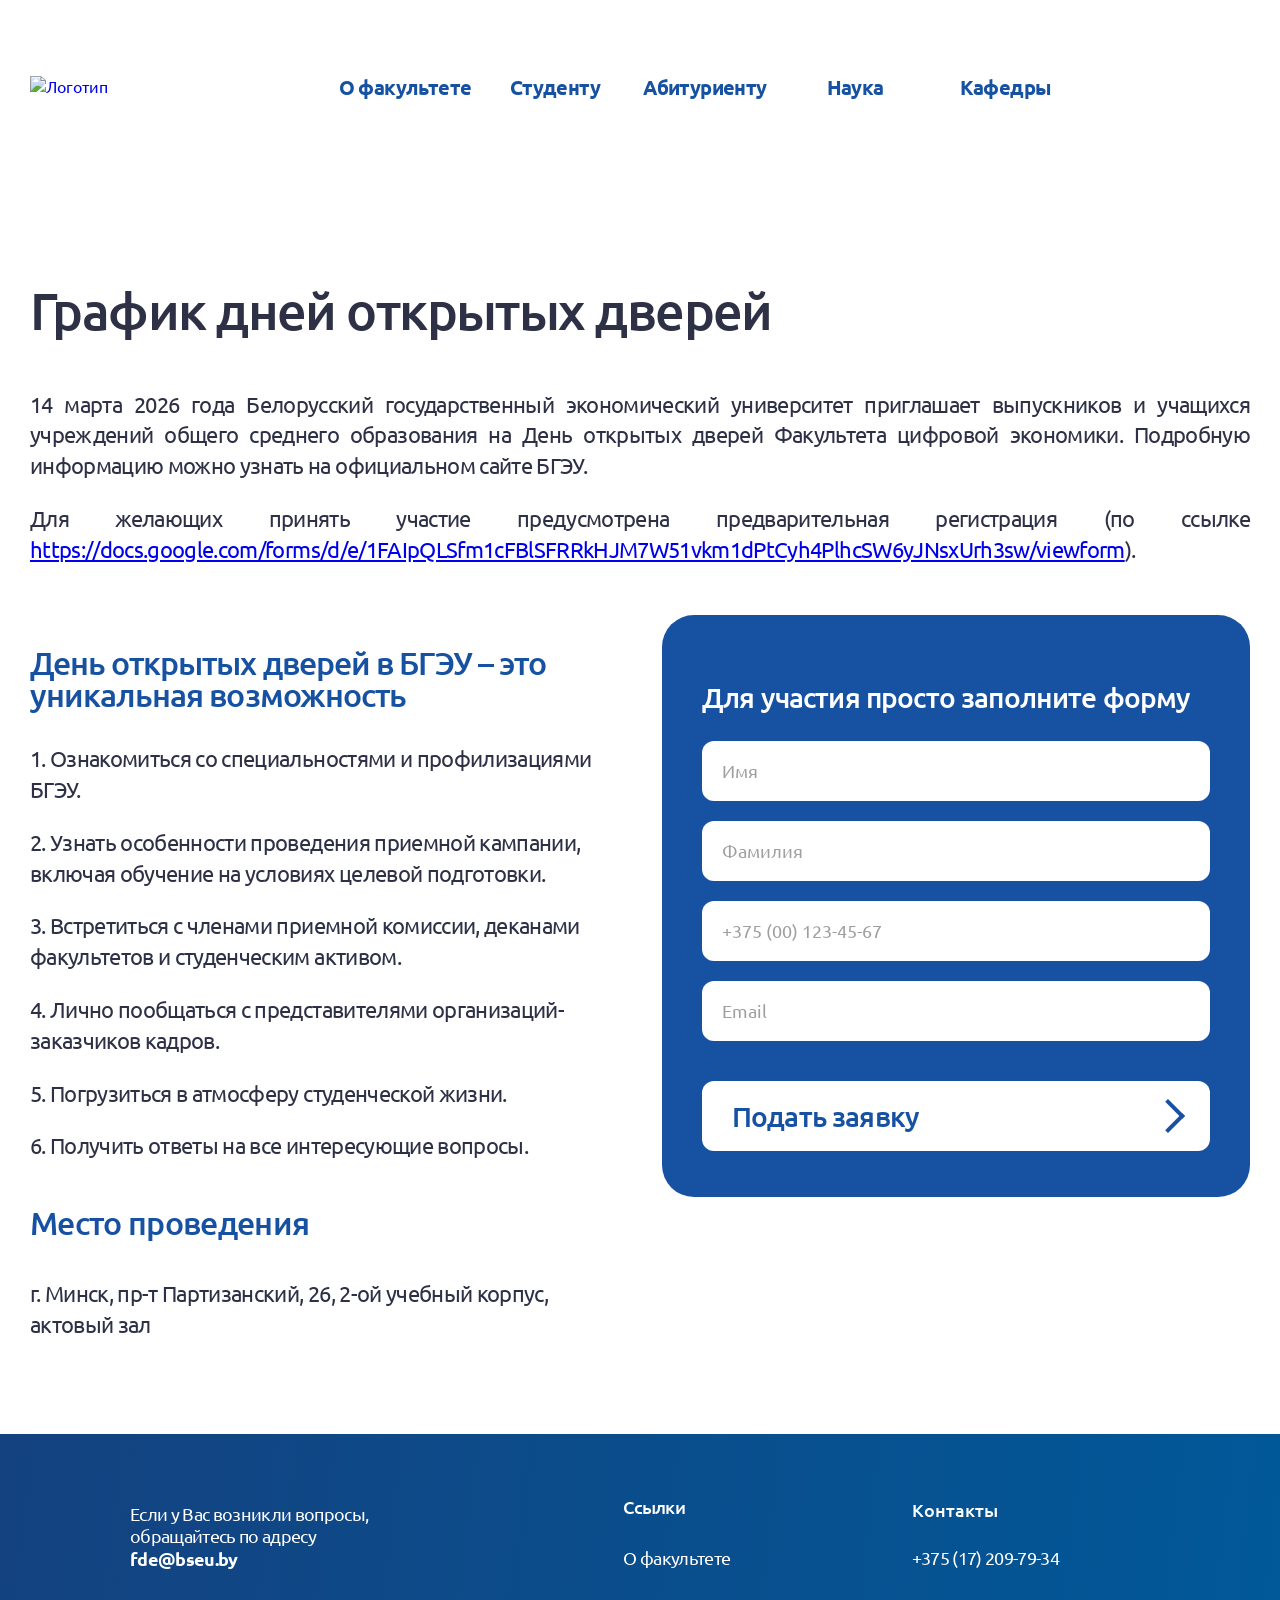
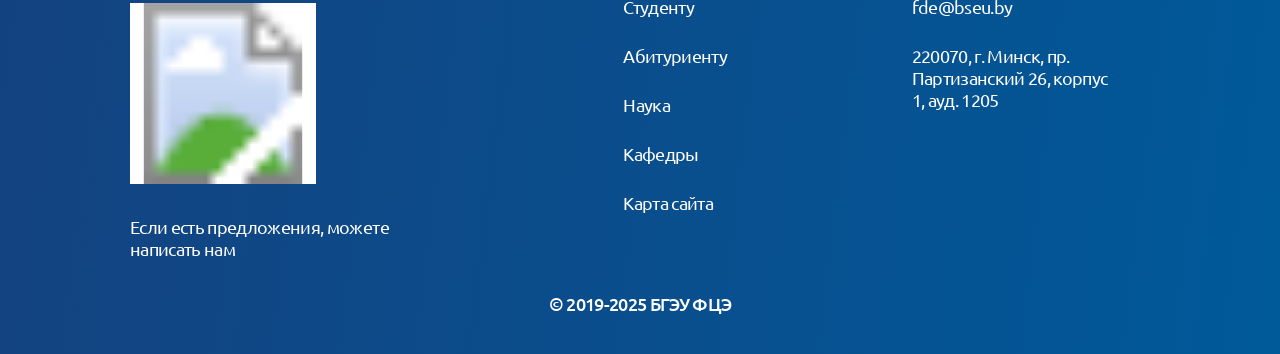
==== applicants/openDoorDay/index.html @ b0c70bf2 "opendoor day" ====
<!DOCTYPE html>
<html lang="ru">

<head>
    <meta charset="UTF-8">
    <meta name="viewport" content="width=device-width, initial-scale=1.0">
    <meta name="format-detection" content="telephone=no">
    <title>День открытых дверей</title>
    <link href="https://fonts.googleapis.com/css2?family=Ubuntu:wght@400;500;600&display=swap" rel="stylesheet">
    <link rel="stylesheet" href="openDoorDay-style.css">
</head>

<body>
    <div class="container">

        <div class="header-background"></div>
        <div class="mobile-header">
            <a href="../../"><img src="images/logo.png" alt="Логотип" class="logo mobile-logo" style="transition: all 0.3s ease;" onmouseover="this.style.transform='scale(1.1)'; this.style.filter='brightness(1.2)'" onmouseout="this.style.transform=''; this.style.filter=''"></a>
            <div class="burger-menu">
                <div></div>
                <div></div>
                <div></div>
            </div>

            <!-- Боковое меню -->
            <div class="side-menu">
                <div class="menu-item" data-i18n-key="menu.about">
                    <div class="menu-title" data-i18n="menu.about">О факультете
                        <div class="arrow"></div>
                    </div>
                    <div class="submenu">
                        <a href="../../about/history/" data-i18n="submenu.history">История</a>
                        <a href="../../about/deanery/" data-i18n="submenu.deans_office">Деканат</a>
                        <a href="../../about/student-life/" data-i18n="submenu.student_council">Студенческая жизнь</a>
                    </div>
                </div>
                <div class="menu-item" data-i18n-key="menu.for_students">
                    <div class="menu-title" data-i18n="menu.for_students">Студенту
                        <div class="arrow"></div>
                    </div>
                    <div class="submenu">
                        <a href="../../allnews/" data-i18n="submenu.schedule">Новости факультета</a>
                    </div>
                </div>
                <div class="menu-item" data-i18n-key="menu.for_applicants">
                    <div class="menu-title" data-i18n="menu.for_applicants">Абитуриенту
                        <div class="arrow"></div>
                    </div>
                    <div class="submenu">
                        <a href="../../applicants/documentsList/" data-i18n="submenu.admission_rules">Перечень документов</a>
                        <a href="../../applicants/reveiveDocumentsPeriod/" data-i18n="submenu.open_days">Сроки приема документов</a>
                        <a href="../../applicants/openDoorDay/" data-i18n="submenu.open_door_day">Дни открытых дверей</a>
                        <a href="../../applicants/introductoryCampaign/" data-i18n="submenu.introductory_campaign">Вступительная компания</a>
                        <a href="../../students/disciplines/" data-i18n="submenu.courses">Учебные дисциплины</a>
                        <a href="../../students/hostel/" data-i18n="submenu.hostel">Общежитие</a>
                    </div>
                </div>
                <div class="menu-item" data-i18n-key="menu.science">
                    <div class="menu-title" data-i18n="menu.science">Наука
                        <div class="arrow"></div>
                    </div>
                    <div class="submenu">
                        <a href="../../science/science/" data-i18n="submenu.directions">Наука</a>
                    </div>
                </div>
                <div class="menu-item" data-i18n-key="menu.departments">
                    <div class="menu-title" data-i18n="menu.departments">Кафедры
                        <div class="arrow"></div>
                    </div>
                    <div class="submenu">
                        <a href="../../departments/faculties/" data-i18n="submenu.economic_informatics">Кафедры</a>
                    </div>
                </div>
                <div class="language-switcher-container">
                    <img src="../../images/languageicon.png" alt="" class="mobile-language-icon" id="mobileLanguageIcon">
                </div>
            </div>

            <div class="overlay"></div>
        </div>

        <div class="container-header">
            <div class="desktop-header-wrapper">
                <div class="desktop-header-container">
                    <a href="../../"><img src="images/logo.png" alt="Логотип" class="logo desktop-logo" style="transition: all 0.3s ease;" onmouseover="this.style.transform='scale(1.1)'; this.style.filter='brightness(1.2)'" onmouseout="this.style.transform=''; this.style.filter=''"></a>
                    <div class="desktop-menu">
                        <div class="desktop-menu-item">
                            <div class="menu-title-wrapper">
                                <span data-i18n="menu.about">О факультете</span>
                            </div>
                            <div class="desktop-submenu">
                                <div class="submenu-column">
                                    <a href="../../about/history/" class="submenu-item" data-i18n="submenu.history">История</a>
                                    <a href="../../about/deanery/" class="submenu-item" data-i18n="submenu.deans_office">Деканат</a>
                                    <a href="../../about/student-life/" class="submenu-item" data-i18n="submenu.student_council">Студенческая жизнь</a>
                                </div>
                                <div class="submenu-column right">
                                    <div class="submenu-title" data-i18n="submenu.faculty_title">Факультет Цифровой Экономики</div>
                                    <div class="submenu-description" data-i18n="submenu.faculty_description">О факультете</div>
                                </div>
                            </div>
                        </div>
                        <div class="desktop-menu-item">
                            <div class="menu-title-wrapper">
                                <span data-i18n="menu.for_students">Студенту</span>
                            </div>
                            <div class="desktop-submenu">
                                <div class="submenu-column">
                                    <a href="../../allnews/" class="submenu-item" data-i18n="submenu.schedule">Новости факультета</a>
                                </div>
                                <div class="submenu-column right">
                                    <div class="submenu-title" data-i18n="submenu.for_students_title">Для студентов</div>
                                    <div class="submenu-description" data-i18n="submenu.for_students_desc">Все необходимое для учебы</div>
                                </div>
                            </div>
                        </div>
                        <div class="desktop-menu-item">
                            <div class="menu-title-wrapper">
                                <span data-i18n="menu.for_applicants">Абитуриенту</span>
                            </div>
                            <div class="desktop-submenu">
                                <div class="submenu-column">
                                    <a href="../../applicants/documentsList/" class="submenu-item" data-i18n="submenu.admission_rules">Перечень документов</a>
                                    <a href="../../applicants/reveiveDocumentsPeriod/" class="submenu-item" data-i18n="submenu.open_days">Сроки приема документов</a>
                                    <a href="../../applicants/openDoorDay/" class="submenu-item" data-i18n="submenu.open_door_day">Дни открытых дверей</a>
                                    <a href="../../applicants/introductoryCampaign/" class="submenu-item" data-i18n="submenu.introductory_campaign">Вступительная компания</a>
                                    <a href="../../students/disciplines/" class="submenu-item" data-i18n="submenu.courses">Учебные дисциплины</a>
                                    <a href="../../students/hostel/" class="submenu-item" data-i18n="submenu.hostel">Общежитие</a>
                                </div>
                                <div class="submenu-column right">
                                    <div class="submenu-title" data-i18n="submenu.for_applicants_title">Для абитуриентов</div>
                                    <div class="submenu-description" data-i18n="submenu.for_applicants_desc">Всё о поступлении</div>
                                </div>
                            </div>
                        </div>
                        <div class="desktop-menu-item">
                            <div class="menu-title-wrapper">
                                <span data-i18n="menu.science">Наука</span>
                            </div>
                            <div class="desktop-submenu">
                                <div class="submenu-column">
                                    <a href="../../science/science/" class="submenu-item" data-i18n="submenu.directions">Наука</a>
                                </div>
                                <div class="submenu-column right">
                                    <div class="submenu-title" data-i18n="submenu.science_title">Научная деятельность</div>
                                    <div class="submenu-description" data-i18n="submenu.science_desc">Исследования и разработки</div>
                                </div>
                            </div>
                        </div>
                        <div class="desktop-menu-item">
                            <div class="menu-title-wrapper">
                                <span data-i18n="menu.departments">Кафедры</span>
                            </div>
                            <div class="desktop-submenu">
                                <div class="submenu-column">
                                    <a href="../../departments/faculties/" class="submenu-item" data-i18n="submenu.economic_informatics">Кафедры</a>
                                </div>
                                <div class="submenu-column right">
                                    <div class="submenu-title" data-i18n="submenu.departments_title">Наши кафедры</div>
                                    <div class="submenu-description" data-i18n="submenu.departments_desc">Профессиональное образование</div>
                                </div>
                            </div>
                        </div>
                        <div class="language-switcher">
                            <div class="desktop-language-icon" id="desktopLanguageIcon" style="transition: all 0.3s ease;" onmouseover="this.style.transform='scale(1.15) rotate(10deg)'; this.style.filter='brightness(1.2)'" onmouseout="this.style.transform=''; this.style.filter=''"></div>
                            <div class="language-dropdown" id="languageDropdown">
                                <div class="language-dropdown-content">
                                    <div class="language-dropdown-item active" data-lang="ru">Рус 🇷🇺</div>
                                    <div class="language-dropdown-item" data-lang="be">Бел 🇧🇾</div>
                                    <div class="language-dropdown-item" data-lang="en">En 🇬🇧</div>
                                    <div class="language-dropdown-item" data-lang="zh">Ch 🇨🇳</div>
                                </div>
                            </div>
                        </div>
                    </div>
                </div>
            </div>
        </div>

        <div class="inner-container">
            <div class="page-title">
                <p data-i18n="page.title">График дней открытых дверей</p>
            </div>

            <div class="page-des">
                <p data-i18n="page.description">
                    22 марта 2025 года Белорусский государственный экономический университет приглашает выпускников и учащихся учреждений общего среднего и среднего специального образования на Единый день открытых дверей с участием организаций заказчиков кадров.
                </p>
            </div>

            <div class="addition">
                <p data-i18n="addition.text">Для желающих принять участие предусмотрена предварительная регистрация (по ссылке <a href="https://docs.google.com/forms/d/e/1FAIpQLSfm1cFBlSFRRkHJM7W51vkm1dPtCyh4PlhcSW6yJNsxUrh3sw/viewform" target="_blank" rel="noopener noreferrer">https://docs.google.com/forms/d/e/1FAIpQLSfm1cFBlSFRRkHJM7W51vkm1dPtCyh4PlhcSW6yJNsxUrh3sw/viewform</a>).</p>
            </div>

            <div class="application">
                <div class="form-description">
                    <div class="form-title-desc">
                        <p data-i18n="form.uniqueOpportunity.title">День открытых дверей в БГЭУ– это уникальная возможность:</p>
                    </div>
                    <div class="form-desc">
                        <p data-i18n="form.uniqueOpportunity.point1">1. Ознакомиться со специальностями и профилизациями БГЭУ.</p>
                        <p data-i18n="form.uniqueOpportunity.point2">2. Узнать особенности проведения приемной кампании, включая обучение на условиях целевой подготовки.</p>
                        <p data-i18n="form.uniqueOpportunity.point3">3. Встретиться с членами приемной комиссии, деканами факультетов и студенческим активом.</p>
                        <p data-i18n="form.uniqueOpportunity.point4">4. Лично пообщаться с представителями организаций-заказчиков кадров.</p>
                        <p data-i18n="form.uniqueOpportunity.point5">5. Погрузиться в атмосферу студенческой жизни.</p>
                        <p data-i18n="form.uniqueOpportunity.point6">6. Получить ответы на все интересующие вопросы</p>
                    </div>
                    <div class="place-provide">
                        <div class="place-title">
                            <p data-i18n="form.place.title">Место проведения:</p>
                        </div>
                        <div class="place-text">
                            <p data-i18n="form.place.address">г. Минск, пр-т Партизанский, 26, 2-ой учебный корпус, актовый зал</p>
                        </div>
                    </div>
                </div>
                <div class="form-request">
                    <div class="form-title">
                        <p data-i18n="form.participation.title">Для участия просто заполните форму</p>
                    </div>
                    <form action="#" method="post">
                        <input type="text" id="name" name="name" placeholder="Имя" data-i18n-placeholder="form.input.name.placeholder" />
                        <input type="text" id="surname" name="surname" placeholder="Фамилия" data-i18n-placeholder="form.input.surname.placeholder" />
                        <input type="tel" id="phone" name="phone" placeholder="+375 (00) 123-45-67" data-i18n-placeholder="form.input.phone.placeholder" required />
                        <input type="email" id="email" name="email" placeholder="Email" data-i18n-placeholder="form.input.email.placeholder" />

                        <button type="submit" data-i18n="form.button.submit">Подать заявку</button>
                    </form>
                </div>
            </div>
        </div>

        <div class="footer">
            <div class="footer-container">
              <div class="footer-content">
                <div class="footer-column-1">
                  <div class="footer-column">
                    <p><span class="underlined" data-i18n="footer.questions">Если у Вас возникли вопросы, обращайтесь по адресу</span> <strong>fde@bseu.by</strong></p>
                    <div style="width: 186px; height: 181px; background: white; margin: 27px 0 27px 0;">
                      <svg xmlns="http://www.w3.org/2000/svg" width="186" height="181" viewBox="0 0 186 181" fill="none">
                        <image href="../../qr.svg" width="186" height="181" preserveAspectRatio="xMidYMid meet"/>
                      </svg>
                    </div>
                    <p data-i18n="footer.suggestions">Если есть предложения, можете написать нам</p>
                  </div>
                </div>
      
                <div class="footer-column-2">
                  <div class="footer-column">
                    <p data-i18n="menu.links">Ссылки</p>
                    <a href="../../about/history/" data-i18n="menu.about">Деканат</a>
                    <a href="../../students/disciplines/" data-i18n="menu.for_students">Новости</a>
                    <a href="../../applicants/documentsList/" data-i18n="menu.for_applicants">Абитуриенту</a>
                    <a href="../../science/science/" data-i18n="menu.science">Наука</a>
                    <a href="../../departments/faculties/" data-i18n="menu.departments">Кафедры</a>
                    <a href="../../footer/map/" data-i18n="menu.sitemap">Карта сайта</a>
                  </div>
                </div>
      
                <div class="footer-column-3">
                  <div class="footer-column">
                    <h3>
                      <a href="../../footer/contacts/" style="text-decoration: none; color: inherit;" data-i18n="footer.contacts">
                        Контакты
                      </a>
                    </h3>
                    <p>+375 (17) 209-79-34</p>
                    <p>fde@bseu.by</p>
                    <p data-i18n="footer.address">220070, г. Минск, пр. Партизанский 26,</br> корпус 1, ауд. 120</p>
                  </div>
                </div>
              </div>
              <div class="footer-bottom" data-i18n="footer.copyright">© 2019-2025 БГЭУ ФЦЭ</div>
            </div>
          </div>
      
        </div>

    </div>

    <script src="openDoorDay.js"></script>
</body>

</html>
---- applicants/openDoorDay/openDoorDay-style.css ----
* {
    box-sizing: border-box;
    font-family: 'Ubuntu', sans-serif;
}

body {
    margin: 0;
    padding: 0;
    overflow-x: hidden;
}

.logo {
    position: absolute;
    z-index: 100;
}


/* ================= HEADER ДЕСКТОПНАЯ ВЕРСИЯ ================= */
@media (min-width: 1000px) {
    .container {
        width: 100%;
    }

    .desktop-header-wrapper {
        width: 100%;
        padding: 0 calc((100% - 1220px) / 2);
        position: relative;
        margin: 0;
        box-sizing: border-box;
        font-family: 'Ubuntu', sans-serif;
    }

    .desktop-header-container {
        width: 1220px;
        margin: 0 auto;
        position: relative;
        height: 75px;
    }

    .desktop-logo {
        top: 76px;
        left: 0;
        width: 127px;
        height: 53px;
    }

    .desktop-menu {
        position: absolute;
        top: 70px;
        left: 300px;
        display: flex;
        align-items: center;
    }

    .desktop-menu-item {
        position: relative;
        width: 150px;
        margin-right: 0px;
        text-align: center;
    }

    .desktop-menu-item {
        position: relative !important;
    }
    
    .desktop-submenu {
        opacity: 0 !important;
        visibility: hidden !important;
        display: none !important;
        transform: translateX(-50%) translateY(10px) !important;
        transition: opacity 0.3s ease, visibility 0.3s ease, transform 0.3s ease !important;

        text-align: left; /* Выравнивание заголовка по левому краю */
        display: block; /* Блочный элемент для правильного выравнивания */
    }
    
    .desktop-menu-item:hover .desktop-submenu {
        display: flex !important;
        opacity: 1 !important;
        visibility: visible !important;
        transform: translateX(-50%) translateY(0) !important;
        transition-delay: 0.2s !important;
    }
    
    .desktop-menu-item::before {
        content: '' !important;
        position: absolute !important;
        top: 100% !important;
        left: 0 !important;
        width: 100% !important;
        height: 15px !important;
        background: transparent !important;
        z-index: 1001 !important;
    }

    .desktop-menu-item:nth-last-child(4) .desktop-submenu{
        height: 370px!important;
    } 
    

    .desktop-menu-item:nth-last-child(2) .desktop-submenu,
    .desktop-menu-item:nth-last-child(1) .desktop-submenu {
        left: -20% !important;
        right: auto !important;
        transform: translateX(-50%) translateY(10px) !important; /* Восстанавливаем центрирование */
    }

    .desktop-menu-item:nth-last-child(2):hover .desktop-submenu,
    .desktop-menu-item:nth-last-child(1):hover .desktop-submenu {
        transform: translateX(-50%) translateY(0) !important; /* Анимация при наведении */
    }

    .desktop-menu a {
        color: #144280;
        font-size: 18px;
        font-weight: 500;
        text-decoration: none;
        display: block;
        padding: 10px 0;
        transition: color 0.2s;
        white-space: normal;
    }

    .desktop-menu a:hover {
        color: #0066cc;
    }

    .menu-title-wrapper{
        color: #1651A2;
        text-align: center;
        font-family: Ubuntu;
        font-size: 20px;
        font-style: normal;
        font-weight: 600;
        line-height: 101.336%; /* 20.267px */
        letter-spacing: -0.6px;
    }

    .desktop-submenu {
        position: absolute;
        top: calc(100% + 15px);
        left: 50%;
        transform: translateX(-50%);
        width: 566px;
        height: 253px;
        background: #EEEEEE;
        box-shadow: 0px 0px 6px rgba(0, 0, 0, 0.25);
        display: none;
        flex-direction: row;
        z-index: 1000;
    }

    .desktop-menu-item:nth-last-child(2) .desktop-submenu,
    .desktop-menu-item:nth-last-child(1) .desktop-submenu {
        left: auto;
        right: 0;
        transform: none;
    }

    .desktop-menu-item:hover .desktop-submenu {
        display: flex;
    }

    .submenu-column {
        width: 50%;
        padding: 30px;
        position: relative;
    }

    .submenu-column.right {
        background: white;
    }

    .submenu-item {
        margin-bottom: 20px !important;
        color: black !important;
        font-size: 16px !important;
        font-weight: 500 !important;
        line-height: 16.21px !important;
        cursor: pointer !important;
        white-space: normal !important;
        } 

    .submenu-item:hover {
        color: #0066cc;
    }

    .submenu-title {
        font-weight: 500;
        margin-bottom: 10px;
        white-space: normal;
    }

    .submenu-description {
        color: #565656;
        font-size: 14px;
        font-weight: 400;
        line-height: 14.19px;
        margin-top: 5px;
        white-space: normal;
    }

    .language-switcher {
        position: relative;
        width: 35px;
        margin-left: 59px;
    }

    .desktop-language-icon {
        width: 35px;
        height: 35px;
        background-image: url('images/languageicon.png');
        background-size: cover;
        background-repeat: no-repeat;
        cursor: pointer;
        display: flex;
        align-items: center;
        justify-content: center;
    }

    .language-dropdown {
        position: absolute;
        top: calc(100% + 10px);
        right: 0;
        width: 107px;
        height: 158px;
        display: none;
        z-index: 1000;
    }

    .language-switcher:hover .language-dropdown {
        display: block;
    }

    .language-dropdown-content {
        width: 100%;
        height: 100%;
        background: #565656(173, 216, 230, 0.95);
        box-shadow: 0px 0px 6px rgba(0, 0, 0, 0.25);
        backdrop-filter: blur(5px);
        ;
    }

    .language-dropdown-item {
        padding: 12px 30px;
        color: black;
        font-size: 16px;
        font-weight: 500;
        line-height: 16.21px;
        cursor: pointer;
        position: relative;
        box-sizing: border-box;
        width: 100%;
        white-space: nowrap;
    }

    .language-dropdown-item:hover,
    .language-dropdown-item.active {
        background: rgba(173, 216, 230, 1);
    }

    /* Скрываем мобильную версию на десктопе */
    .header-background,
    .mobile-header,
    .side-menu {
        display: none;
    }
}

/* CONTENT DESKTOP VERSION */
@media (min-width: 1000px) {
.inner-container {
    max-width: 1220px;
    width: 100%;
    margin: 0 auto;
    flex: 1;
    margin-top: 209px;
}

.page-title {
    color: #2E3146;
    font-family: Ubuntu;
    font-size: 52px;
    font-style: normal;
    font-weight: 500;
    line-height: 101.336%; /* 52.695px */
    letter-spacing: -1.56px;
}

.page-des {
    color: #000;
    font-family: Ubuntu;
    font-size: 22px;
    font-style: normal;
    font-weight: 400;
    line-height: 101.336%; /* 22.294px */
    letter-spacing: -0.66px;
    text-align: justify;
}

/* Блок с двумя колонками */
.application {
    display: flex;
    gap: 40px;
    margin-top: 50px;
}

.addition {
    color: #000;
    font-family: Ubuntu;
    font-size: 22px;
    font-style: normal;
    font-weight: 400;
    line-height: 101.336%; /* 22.294px */
    letter-spacing: -0.66px;
}

/* Левая колонка (описание) */
.form-description {
    flex: 1;
}

.form-title-desc {
    color: #1651A2;
    font-family: Ubuntu;
    font-size: 32px;
    font-style: normal;
    font-weight: 500;
    line-height: 101.336%; /* 32.427px */
    letter-spacing: -0.96px;
}

/* Правая колонка (форма) */
.form-request {
    width: 588px;
    height: 582px;
    flex-shrink: 0;
    border-radius: 32px;    
    background: #1651A2;
    padding: 40px;
    box-sizing: border-box;
}

/* Заголовки формы */
.form-title p {
    color: #FFF;
    font-family: Ubuntu;
    font-size: 28px;
    font-style: normal;
    font-weight: 500;
    line-height: 101.336%;
    letter-spacing: -0.84px;
    margin-bottom: 30px;    
}

.page-des p {
    color: #2E3146 !important;
    font-family: Ubuntu !important;
    font-size: 22px !important;
    font-style: normal !important;
    font-weight: 400 !important;
    line-height: 1.4 !important;
    letter-spacing: -0.66px !important;
    text-align: justify !important;
}

.addition p {
    color: #2E3146 !important;
    font-family: Ubuntu !important;
    font-size: 22px !important;
    font-style: normal !important;
    font-weight: 400 !important;
    line-height: 1.4 !important;
    letter-spacing: -0.66px !important;
    text-align: justify !important;
}

.form-desc p {
    color: #2E3146 !important; 
    font-family: Ubuntu !important; 
    font-size: 22px !important; 
    font-style: normal !important; 
    font-weight: 400 !important; 
    line-height: 1.4 !important;
    letter-spacing: -0.66px !important; 
    text-align: left !important; 
}

.place-text p {
    color: #2E3146 !important; 
    font-family: Ubuntu !important; 
    font-size: 22px !important; 
    font-style: normal !important; 
    font-weight: 400 !important; 
    line-height: 1.4 !important;
    letter-spacing: -0.66px !important; 
    text-align: left !important;
}

.form-desc p {
    color: #000;
    font-family: Ubuntu;
    font-size: 22px;
    font-style: normal;
    font-weight: 400;
    line-height: 101.336%; /* 22.294px */
    letter-spacing: -0.66px;
}

/* Блок с местом проведения */
.place-provide {
    margin-top: 40px;
}

.place-title p {
    color: #1651A2;
    font-family: Ubuntu;
    font-size: 32px;
    font-style: normal;
    font-weight: 500;
    line-height: 1.4 !important;
    letter-spacing: -0.66px !important; 
    text-align: left !important; 
}

.place-text p {
    color: #000;
    font-family: Ubuntu;
    font-size: 22px;
    font-style: normal;
    font-weight: 400;
    line-height: 101.336%; /* 22.294px */
    letter-spacing: -0.66px;
}

/* Стили формы */
form {
    display: flex;
    flex-direction: column;
    gap: 20px;
}

input {
    width: 100%;
    height: 60px;
    border-radius: 12px;
    background: #FFF;
    border: none;
    padding: 0 20px;
    font-family: Ubuntu;
    font-size: 18px;
    color: #2E3146;
    box-sizing: border-box;
}

input::placeholder {
    color: #9F9F9F;
}

/* Стили кнопки */
button[type="submit"] {
    width: 100%;
    height: 70px;
    border-radius: 12px;
    background: #FFF;
    color: #1651A2;
    font-family: Ubuntu;
    font-size: 28px;
    font-style: normal;
    font-weight: 500;
    line-height: 101.336%;
    letter-spacing: -0.84px;
    border: none;
    cursor: pointer;
    margin-top: 20px;
    position: relative;
    padding-right: 60px;
    text-align: left;
    padding-left: 30px;
    transition: all 0.3s ease;
}

button[type="submit"]:hover {
    background: #f0f0f0;
}

/* Стрелка для кнопки */
button[type="submit"]::after {
    content: "";
    position: absolute;
    right: 30px;
    top: 50%;
    transform: translateY(-50%) rotate(45deg);
    width: 20px;
    height: 20px;
    border-right: 4px solid #1651A2;
    border-top: 4px solid #1651A2;
}
}




/* ================= FOOTER DESKTOP ================= */
.footer {
    width: 100%;
    height: 520px;
    background: linear-gradient(97deg, #144280 0.78%, #005999 99.22%);
    display: flex;
    justify-content: center;
    align-items: flex-start;
    margin-top: 73px;
    color: white;
    text-align: left;
    font-family: Ubuntu;
    font-size: 18px;
}

.footer-container {
    width: 100%;
    height: 404px;
    display: flex;
    flex-direction: column;
    justify-content: space-between;
    padding: 10px;
}

.footer-content {
    display: flex;
    justify-content: space-between;
    align-items: flex-start;
    margin-top: 54px;
}

.footer-column {
    display: flex;
    flex-direction: column;
    align-items: flex-start;
}

.footer-column-1 {
    width: 385px;
    margin-left: 120px;
    display: flex;
    flex-direction: column;
}

.footer-column-1 p {
    font-weight: 400;
    font-size: 18px;
    text-decoration: none;
    color: white;
    margin: 5px 0;
    letter-spacing: -0.66px;
}

.footer-column-2 {
    width: 385px;
    margin-left: 205px;
    display: flex;
    flex-direction: column;
}

.footer-column-2 p {
    margin-top: 0;
    margin-bottom: 30px;
    display: block;
    font-weight: 400;
    color: #FFF;
    font-family: Ubuntu;
    font-size: 18px;
    font-style: normal;
    font-weight: 500;
    line-height: 101.336%;
    letter-spacing: -0.75px;
}

.footer-column-2 a {
    margin-bottom: 27px;
    display: block;
    font-weight: 400;
    font-size: 18px;
    text-decoration: none;
    color: white;
    letter-spacing: -0.66px;
}

.footer-column-3 { padding-right: 40px;
    margin-right: 120px;
    width: 305px;
    display: flex;
    flex-direction: column;
}

.footer-column-3 h3 {
    margin-top: 0;
    margin-bottom: 25px;
    font-weight: 500;
    font-size: 18px;
    color: white;
}

.footer-column-3 p {
    margin-top: 0;
    margin-bottom: 27px;
    font-weight: 400;
    font-size: 18px;
    color: white;
    text-decoration: none;
    letter-spacing: -0.66px;
}

.footer-bottom {
    text-align: center;
    margin-top: 30px;
    color: #FFF;
    font-family: Ubuntu;
    font-size: 18px;
    font-style: normal;
    font-weight: 500;
    line-height: 101.336%;
    letter-spacing: -0.66px;
}

/* ================= HEADER МОБИЛЬНАЯ ВЕРСИЯ ================= */
@media (max-width: 999px) {
    /* Фон */
    .header-background {
        position: fixed;
        background: rgba(255, 255, 255, 0.95); /* Changed to semi-transparent white */
        top: 0;
        left: 0;
        width: 100%;
        height: 75px;
        z-index: 998;
        transition: transform 0.3s ease;
    }

    .mobile-header {
        box-sizing: border-box;
        font-family: 'Ubuntu', sans-serif;
        position: fixed; /* Changed from relative to fixed */
        top: 0;
        left: 0;
        width: 100%;
        height: 75px;
        z-index: 999; /* Ensure it’s above header-background */
    }

    .mobile-logo {
        left: 20px;
        top: 20px;
        width: 100px;
        height: 42px;
    }

    .burger-menu {
        position: absolute; /* Changed from fixed to absolute to stay within mobile-header */
        top: 29px;
        right: 20px;
        width: 26px;
        height: 16px;
        display: flex;
        flex-direction: column;
        justify-content: space-between;
        z-index: 1000;
        cursor: pointer;
        transition: transform 0.3s ease;
    }

    .burger-menu div {
        width: 26px;
        height: 2px;
        background: #144280;
        transition: all 0.3s ease;
    }

    .burger-menu.active div:nth-child(1) {
        transform: translateY(7px) rotate(45deg);
        background: #144280;
    }

    .burger-menu.active div:nth-child(2) {
        opacity: 0;
    }

    .burger-menu.active div:nth-child(3) {
        transform: translateY(-7px) rotate(-45deg);
        background: #144280;
    }

    .side-menu {
        position: fixed;
        top: 0;
        right: -300px;
        width: 300px;
        height: 100vh;
        background: #FFFFFF;
        box-shadow: -2px 0 10px rgba(0, 0, 0, 0.3);
        z-index: 999;
        transition: right 0.3s ease;
        padding: 80px 0 20px;
    }

    .side-menu.active {
        right: 0;
    }

    .menu-item {
        border-bottom: 1px solid #E6F0FA;
        position: relative;
    }

    .menu-title {
        padding: 15px 20px;
        color: #0066CC;
        font-size: 18px;
        font-weight: 500;
        display: flex;
        justify-content: space-between;
        align-items: center;
        cursor: pointer;
        transition: all 0.2s;
    }

    .menu-title:hover {
        color: #99CCFF;
        background-color: #F5F7FA;
    }

    .arrow {
        width: 12px;
        height: 12px;
        position: relative;
        transition: transform 0.3s;
    }

    .arrow::before {
        content: '';
        position: absolute;
        top: 0;
        left: 0;
        width: 100%;
        height: 100%;
        border-left: 2px solid #0066CC;
        border-top: 2px solid #0066CC;
        transform: rotate(-135deg);
        transform-origin: 25% 25%;
        transition: transform 0.3s;
    }

    .menu-item.active .arrow::before {
        transform: rotate(45deg);
    }

    .submenu {
        max-height: 0;
        overflow: hidden;
        transition: max-height 0.3s ease;
        background-color: #F5F7FA;
    }

    .menu-item.active .submenu {
        max-height: 500px;
    }

    .submenu a {
        display: block;
        padding: 10px 20px 10px 40px;
        color: #0066CC;
        text-decoration: none;
        font-size: 16px;
        border-top: 1px solid #E6F0FA;
        transition: color 0.2s;
    }

    .submenu a:hover {
        color: #99CCFF;
    }

    .language-switcher-container {
        padding: 15px 0;
        margin-top: 10px;
        display: flex;
        justify-content: flex-start;
        padding-left: 20px;
    }

    .mobile-language-icon {
        width: 35px;
        height: 35px;
        cursor: pointer;
        transition: all 0.3s;
        filter: brightness(0) saturate(100%) invert(25%) sepia(90%) saturate(2000%) hue-rotate(200deg) brightness(90%) contrast(90%);
    }
    
    .mobile-language-icon:hover {
        transform: scale(1.1);
        filter: brightness(0) saturate(100%) invert(25%) sepia(90%) saturate(2000%) hue-rotate(200deg) brightness(90%) contrast(90%);
    }

    .overlay {
        position: fixed;
        top: 0;
        left: 0;
        width: 100%;
        height: 100%;
        background: rgba(0, 0, 0, 0.5);
        z-index: 998;
        opacity: 0;
        visibility: hidden;
        transition: all 0.3s ease;
    }

    .overlay.active {
        opacity: 1;
        visibility: visible;
    }

    /* Скрываем десктопную версию на мобильных */
    .desktop-header-wrapper {
        display: none;
    }
}


@media (max-width: 999px) {
    .inner-container {
        margin-top: 50px !important;
        padding: 60px 15px 0 25px !important; /* Больший отступ слева */
        box-sizing: border-box !important;
        width: 100% !important;
    }

    .inner-container {
        max-width: 1220px;
        width: 90%; /* Адаптивная ширина */
        margin: 109px auto 0;
        padding: 0 20px;
    }

    .page-title p {
        color: #2E3146;
        font-family: Ubuntu;
        font-size: 32px; /* Уменьшенный размер */
        font-weight: 500;
        line-height: 1.2;
        letter-spacing: -0.96px;
        margin-bottom: 30px;
    }

    .page-des,
    .addition {
        text-align: justify;
    }

    .page-des p {
        color: #2E3146 !important;
        font-family: Ubuntu !important;
        font-size: 18px !important;
        font-style: normal !important;
        font-weight: 400 !important;
        line-height: 1.4 !important;
        letter-spacing: -0.66px !important;
        text-align: justify !important;
    }

    .addition p {
        color: #2E3146 !important;
        font-family: Ubuntu !important;
        font-size: 18px !important;
        font-style: normal !important;
        font-weight: 400 !important;
        line-height: 1.4 !important;
        letter-spacing: -0.66px !important;
        text-align: justify !important;
    }
    
    .form-desc p {
        color: #2E3146 !important; 
        font-family: Ubuntu !important; 
        font-size: 18px !important; 
        font-style: normal !important; 
        font-weight: 400 !important; 
        line-height: 1.4 !important;
        letter-spacing: -0.66px !important; 
        text-align: left !important; 
    }
    
    .place-text p {
        color: #2E3146 !important; 
        font-family: Ubuntu !important; 
        font-size: 18px !important; 
        font-style: normal !important; 
        font-weight: 400 !important; 
        line-height: 1.4 !important;
        letter-spacing: -0.66px !important; 
        text-align: left !important;
    }

    /* Блок с двумя колонками */
    .application {
        display: flex;
        gap: 40px;
        margin-top: 50px;
    }

    /* Левая колонка (описание) */
    .form-description {
        flex: 1;
        min-width: 0; /* Для правильного сжатия */
        text-align: justify;
    }

    .form-title-desc {
        color: #1651A2;
        font-family: Ubuntu;
        font-size: 22px; /* Уменьшенный размер */
        font-weight: 500;
        line-height: 1.3;
        letter-spacing: -0.66px;
        margin-bottom: 25px;
    }

    /* Правая колонка (форма) */
    .form-request {
        width: 45%; /* Адаптивная ширина */
        min-width: 400px; /* Минимальная ширина */
        max-width: 588px;
        border-radius: 32px;
        background: #1651A2;
        padding: 40px;
        box-sizing: border-box;
    }

    /* Заголовки формы */
    .form-title p {
        color: #FFF;
        font-family: Ubuntu;
        font-size: 22px; /* Уменьшенный размер */
        font-weight: 500;
        line-height: 1.3;
        letter-spacing: -0.66px;
        margin-bottom: 30px;
    }

    .form-desc p {
        color: #000;
        font-family: Ubuntu;
        font-size: 16px; /* Базовый размер */
        font-weight: 400;
        line-height: 1.5;
        letter-spacing: -0.48px;
        margin-bottom: 15px;
        position: relative;
    }

    /* Блок с местом проведения */
    .place-provide {
        margin-top: 40px;
    }

    .place-title p {
        color: #1651A2;
        font-family: Ubuntu;
        font-size: 22px; /* Уменьшенный размер */
        font-weight: 500;
        line-height: 1.4 !important;
        letter-spacing: -0.66px !important; 
        text-align: left !important;
        margin-bottom: 10px;
    }

    .place-text p {
        color: #000;
        font-family: Ubuntu;
        font-size: 16px; /* Базовый размер */
        font-weight: 400;
        line-height: 1.5;
        letter-spacing: -0.48px;
    }

    /* Стили формы */
    form {
        display: flex;
        flex-direction: column;
        gap: 15px;
    }

    input {
        width: 100%;
        height: 50px;
        border-radius: 12px;
        background: #FFF;
        border: none;
        padding: 0 20px;
        font-family: Ubuntu;
        font-size: 16px;
        color: #2E3146;
        box-sizing: border-box;
    }

    input::placeholder {
        color: #9F9F9F;
        opacity: 1;
    }

    /* Стили кнопки */
    button[type="submit"] {
        width: 100%;
        height: 60px;
        border-radius: 12px;
        background: #FFF;
        color: #1651A2;
        font-family: Ubuntu;
        font-size: 22px; /* Уменьшенный размер */
        font-weight: 500;
        line-height: 1;
        letter-spacing: -0.66px;
        border: none;
        cursor: pointer;
        margin-top: 20px;
        position: relative;
        padding-right: 50px;
        text-align: left;
        padding-left: 20px;
        transition: all 0.3s ease;
    }

    button[type="submit"]:hover {
        background: #f0f0f0;
    }

    /* Стрелка для кнопки */
    button[type="submit"]::after {
        content: "";
        position: absolute;
        right: 25px;
        top: 50%;
        transform: translateY(-50%) rotate(45deg);
        width: 16px;
        height: 16px;
        border-right: 3px solid #1651A2;
        border-top: 3px solid #1651A2;
        transition: all 0.3s ease;
    }

    button[type="submit"]:hover::after {
        right: 20px;
    }
}

/* MOBILE VERSION */
@media (max-width: 999px) {
    .inner-container {
        width: 100%;
        margin-top: 60px;
        padding: 0 16px;
        box-sizing: border-box;
    }

    .page-title p {
        font-size: 24px;
        letter-spacing: -0.72px;
        margin-bottom: 20px;
    }

    .page-des p,
    .addition p {
        font-size: 14px;
        letter-spacing: -0.42px;
    }

    .application {
        flex-direction: column;
        gap: 30px;
        margin-top: 30px;
    }

    .form-request {
        width: 100%;
        min-width: auto;
        max-width: none;
        height: auto;
        padding: 25px;
    }

    .form-title p,
    .form-title-desc,
    .place-title p {
        font-size: 18px;
        letter-spacing: -0.54px;
    }

    .form-desc p,
    .place-text p {
        font-size: 14px;
        letter-spacing: -0.42px;
    }

    input {
        height: 45px;
        font-size: 14px;
    }

    button[type="submit"] {
        height: 50px;
        font-size: 18px;
        padding-right: 40px;
    }

    button[type="submit"]::after {
        width: 12px;
        height: 12px;
    }
}


/* ================= FOOTER MOBILE ================= */
@media (max-width: 999px) {
.footer-column-1 div[style="width: 186px; height: 181px; background: white; margin: 27px 0 27px 0;"],
.footer-column-1 p[data-i18n="footer.suggestions"] {
    display: none;
}

.footer {
    height: auto;
    padding: 30px 0;
    margin-top: 120px;
}

.footer-container {
    height: auto;
    width: 100%; 
    padding: 0; 
}

.footer-content {
    flex-direction: column;
    margin-top: 20px;
    gap: 30px;
    width: 100%; 
}

.footer-column-1 {
    width: 100%;
    height: 48px;
    margin: 0;
    padding: 0; 
    box-sizing: border-box; 
    margin-bottom: 30px;
}

.footer-column-2 {
    width: 100%;
    margin: 0;
    padding: 0; 
    box-sizing: border-box; 
    font-size: 15px;
}

.footer-column-3 { padding-right: 40px;
    width: 100%;
    margin: 0;
    padding: 0; 
    box-sizing: border-box; 
    font-size: 16px;
}

.footer-content {
    padding: 0 20px; 
}

.footer-column-1 { order: 1; }
.footer-column-3 { padding-right: 40px; order: 2; }
.footer-column-2 { order: 3; }

.footer-column p,
.footer-column a,
.footer-column h3 {
    font-size: 18px !important;
}

.footer-bottom {
    margin-top: 40px;
    font-size: 12px;
    padding: 0 20px; 
}

.footer-column-1 div {
    width: 349px !important;
    height: 120px !important;
    font-size: 16px !important;
}

.footer-column-1 p {
    font-size: 16px !important;
}

.footer-column-2 p {
    font-size: 20px !important;
    margin-bottom: 10px;
    font-size: 15px !important;
}

.footer-column-2 a {
    margin-bottom: 12px;
    font-size: 15px !important;
}

.footer-column-3 p {
    margin-bottom: 10px;
    font-size: 16px !important;
}

.footer-column-3 h3 {
    margin-bottom: 10px !important; 
}

.underlined {
    text-decoration: none !important;
    display: inline; 
}
}
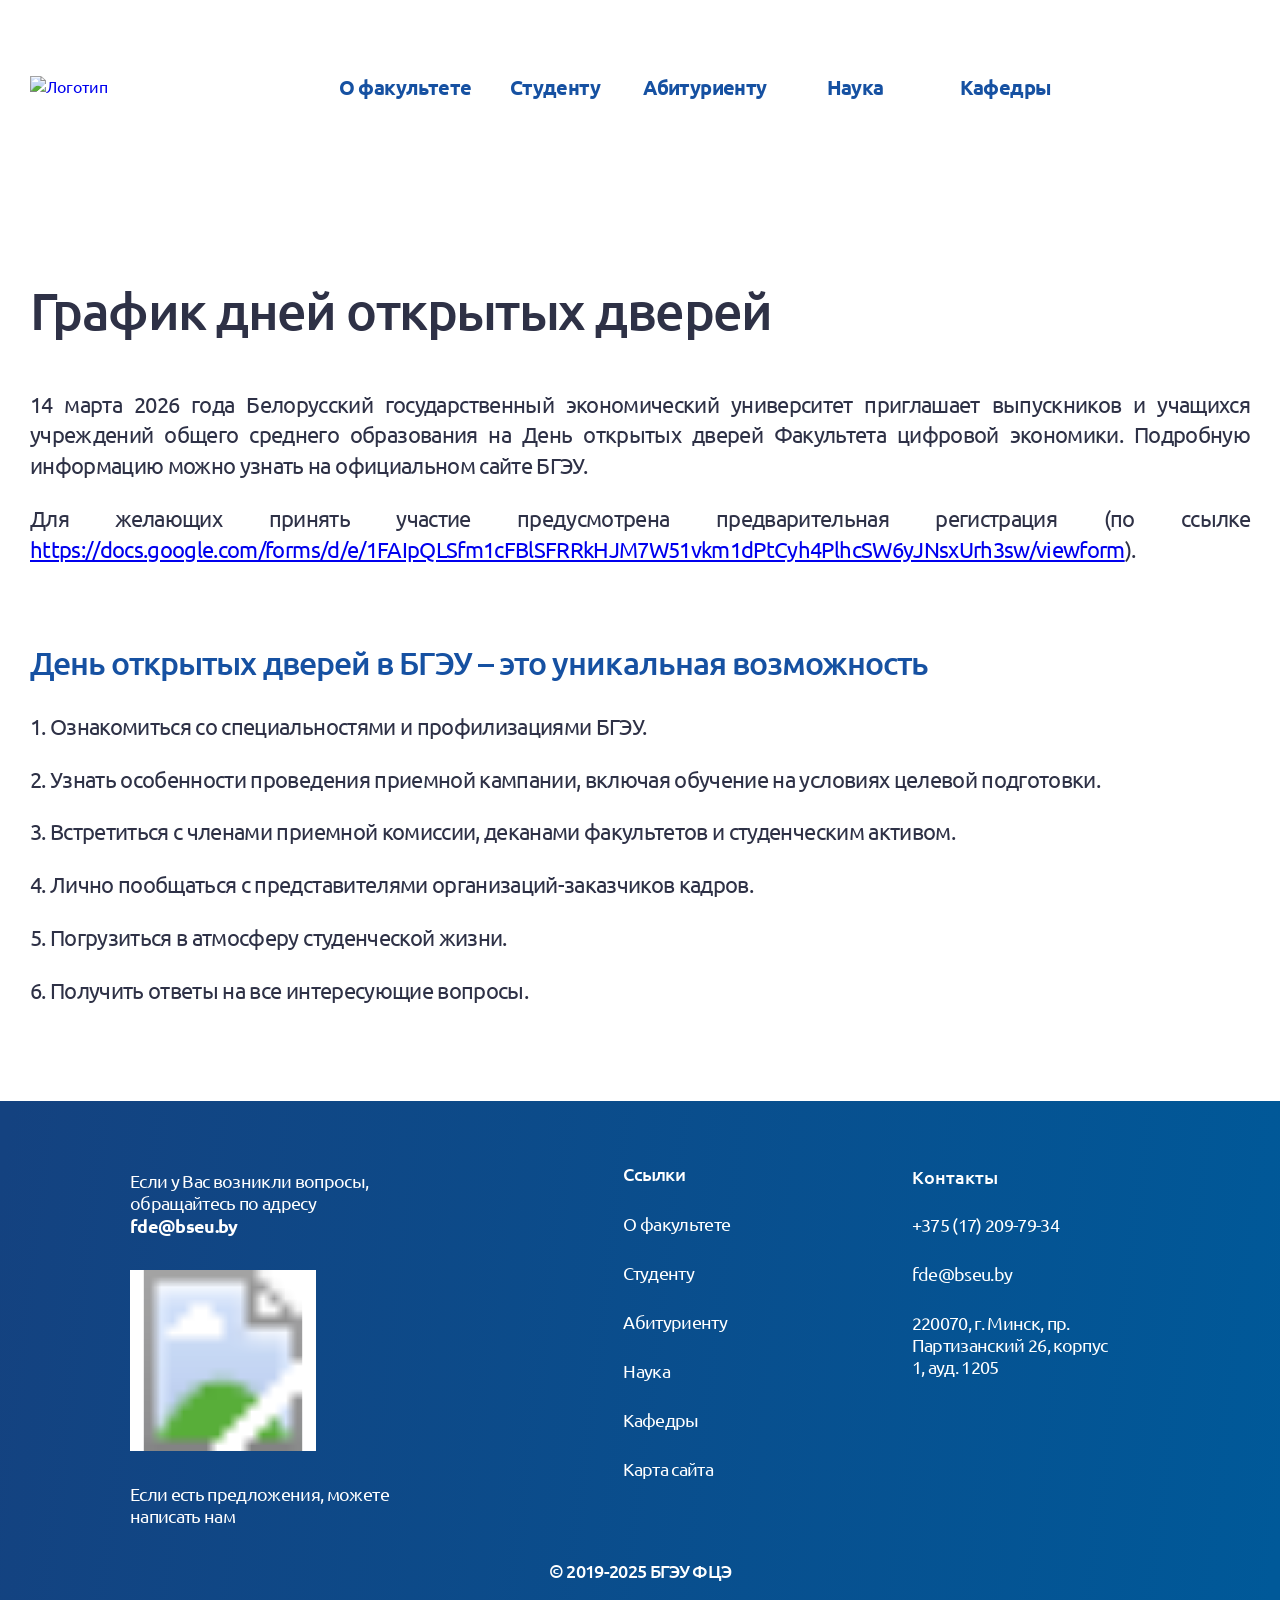
==== commit 2871bd08: "change in opedndoor page" ====
--- a/applicants/openDoorDay/index.html
+++ b/applicants/openDoorDay/index.html
@@ -205,16 +205,16 @@
                         <p data-i18n="form.uniqueOpportunity.point5">5. Погрузиться в атмосферу студенческой жизни.</p>
                         <p data-i18n="form.uniqueOpportunity.point6">6. Получить ответы на все интересующие вопросы</p>
                     </div>
-                    <div class="place-provide">
+                   <!--  <div class="place-provide">
                         <div class="place-title">
                             <p data-i18n="form.place.title">Место проведения:</p>
                         </div>
                         <div class="place-text">
                             <p data-i18n="form.place.address">г. Минск, пр-т Партизанский, 26, 2-ой учебный корпус, актовый зал</p>
                         </div>
-                    </div>
-                </div>
-                <div class="form-request">
+                    </div> -->
+                </div>
+           <!--      <div class="form-request">
                     <div class="form-title">
                         <p data-i18n="form.participation.title">Для участия просто заполните форму</p>
                     </div>
@@ -226,7 +226,7 @@
 
                         <button type="submit" data-i18n="form.button.submit">Подать заявку</button>
                     </form>
-                </div>
+                </div> -->
             </div>
         </div>
 
